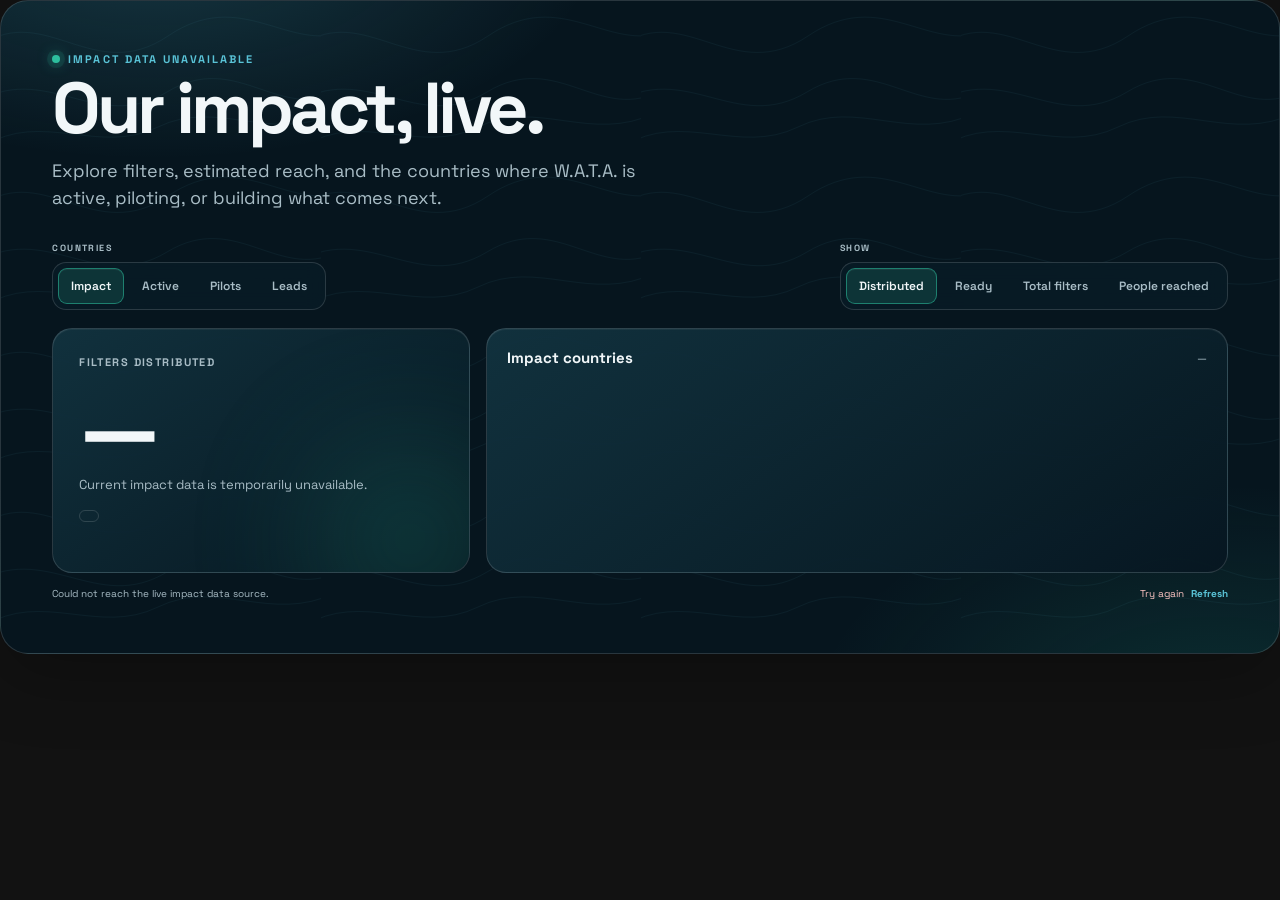
==== impact-summary.html @ 9953b5bd "Add live impact summary embed" ====
<!DOCTYPE html>
<html lang="en" data-theme="dark">
<head>
<meta charset="utf-8">
<meta name="viewport" content="width=device-width,initial-scale=1,viewport-fit=cover">
<meta name="application-version" content="1.0.0">
<meta name="theme-color" content="#071721">
<title>W.A.T.A. Live Impact</title>
<link rel="preconnect" href="https://fonts.googleapis.com">
<link href="https://fonts.googleapis.com/css2?family=Space+Grotesk:wght@400;500;600;700&display=swap" rel="stylesheet">
<style>
  :root{color-scheme:dark;--bg:#06151e;--panel:#0c2633;--raised:#123340;--ink:#f2f7f9;--dim:#a9bdc6;--line:rgba(255,255,255,.14);--cyan:#59c2d6;--teal:#2dbe9e;--gold:#f5b841;--blue:#1976e8;--danger:#d66a68;--font:'Space Grotesk',system-ui,-apple-system,Segoe UI,sans-serif}
  *{box-sizing:border-box}
  html,body{margin:0;min-height:100%;background:transparent;color:var(--ink);font-family:var(--font)}
  body{padding:0}
  button,a{font:inherit}
  .snapshot{position:relative;overflow:hidden;min-height:560px;padding:clamp(22px,4vw,52px);border:1px solid var(--line);border-radius:28px;background:
    radial-gradient(720px 360px at 12% -10%,rgba(89,194,214,.20),transparent 62%),
    radial-gradient(620px 360px at 95% 110%,rgba(45,190,158,.15),transparent 65%),var(--bg);box-shadow:0 22px 70px rgba(0,0,0,.26)}
  .snapshot::before{content:"";position:absolute;inset:0;pointer-events:none;opacity:.22;background-image:url("data:image/svg+xml,%3Csvg xmlns='http://www.w3.org/2000/svg' width='320' height='160' viewBox='0 0 320 160'%3E%3Cpath d='M-20 44C45 1 93 85 167 35s120 18 179-5M-28 103c73-45 123 31 194-12s113 34 177-3M-17 145c58-36 115 10 174-19s113 17 177-14' fill='none' stroke='%2359c2d6' stroke-opacity='.28'/%3E%3C/svg%3E")}
  .content{position:relative;z-index:1;max-width:1280px;margin:0 auto}
  .top{display:flex;align-items:flex-start;justify-content:space-between;gap:24px}
  .eyebrow{display:flex;align-items:center;gap:8px;margin:0 0 8px;color:var(--cyan);font-size:11px;font-weight:700;letter-spacing:.19em;text-transform:uppercase}
  .live-dot{width:8px;height:8px;border-radius:50%;background:var(--teal);box-shadow:0 0 0 5px rgba(45,190,158,.12),0 0 14px rgba(45,190,158,.7)}
  h1{margin:0;font-size:clamp(36px,6vw,72px);line-height:.95;letter-spacing:-.055em}
  .intro{max-width:620px;margin:14px 0 0;color:var(--dim);font-size:clamp(14px,1.45vw,18px);line-height:1.55}
  .controls{display:flex;flex-wrap:wrap;align-items:flex-end;justify-content:space-between;gap:16px;margin:30px 0 18px}
  .control-group{min-width:0}
  .control-label{display:block;margin:0 0 8px;color:var(--dim);font-size:9px;font-weight:700;letter-spacing:.16em;text-transform:uppercase}
  .segments{display:flex;flex-wrap:wrap;gap:5px;padding:5px;border:1px solid var(--line);border-radius:14px;background:rgba(8,28,39,.76);backdrop-filter:blur(10px)}
  .segment{min-height:36px;padding:7px 12px;border:1px solid transparent;border-radius:9px;background:transparent;color:var(--dim);font-size:12px;font-weight:600;cursor:pointer}
  .segment:hover,.segment:focus-visible{color:var(--ink);border-color:rgba(89,194,214,.44);outline:none}
  .segment[aria-pressed="true"]{color:var(--ink);border-color:rgba(45,190,158,.56);background:rgba(45,190,158,.16);box-shadow:inset 0 1px rgba(255,255,255,.06)}
  .main-grid{display:grid;grid-template-columns:minmax(260px,.72fr) minmax(420px,1.28fr);gap:16px}
  .hero,.breakdown{border:1px solid var(--line);border-radius:20px;background:linear-gradient(145deg,rgba(18,51,64,.94),rgba(7,23,33,.94));box-shadow:inset 0 1px rgba(255,255,255,.05)}
  .hero{position:relative;overflow:hidden;min-height:245px;padding:26px}
  .hero::after{content:"";position:absolute;right:-36px;bottom:-62px;width:190px;height:190px;border-radius:50%;background:var(--metric-color,var(--teal));filter:blur(70px);opacity:.22}
  .hero-label{position:relative;z-index:1;color:var(--dim);font-size:11px;font-weight:700;letter-spacing:.13em;text-transform:uppercase}
  .hero-value{position:relative;z-index:1;margin:22px 0 8px;color:var(--ink);font-size:clamp(54px,8vw,92px);font-weight:700;line-height:.82;letter-spacing:-.065em;font-variant-numeric:tabular-nums}
  .hero-note{position:relative;z-index:1;max-width:360px;margin:0;color:var(--dim);font-size:13px;line-height:1.48}
  .coverage{position:relative;z-index:1;display:inline-flex;margin-top:16px;padding:5px 9px;border:1px solid var(--line);border-radius:999px;color:var(--dim);font-size:10px}
  .breakdown{padding:19px 20px 16px}
  .breakdown-head{display:flex;align-items:center;justify-content:space-between;gap:12px;margin-bottom:10px}
  .breakdown h2{margin:0;font-size:15px}
  .country-count{color:var(--dim);font-size:11px}
  .country-list{display:grid;grid-template-columns:repeat(2,minmax(0,1fr));gap:8px}
  .country{display:grid;grid-template-columns:12px minmax(0,1fr) auto;align-items:center;gap:9px;min-height:50px;padding:9px 11px;border:1px solid var(--line);border-radius:12px;background:rgba(255,255,255,.035)}
  .stage-dot{width:9px;height:9px;border-radius:3px;background:var(--stage-color,var(--teal));box-shadow:0 0 12px color-mix(in srgb,var(--stage-color,var(--teal)) 52%,transparent)}
  .country-name{min-width:0;overflow:hidden;text-overflow:ellipsis;white-space:nowrap;font-size:12px;font-weight:600}
  .country small{display:block;margin-top:2px;color:var(--dim);font-size:9px;text-transform:uppercase;letter-spacing:.08em}
  .country-value{font-size:16px;font-weight:700;font-variant-numeric:tabular-nums}
  .foot{display:flex;align-items:center;justify-content:space-between;gap:18px;margin-top:14px;color:var(--dim);font-size:10px;line-height:1.4}
  .status{display:flex;align-items:center;gap:7px}.status button{padding:0;border:0;background:transparent;color:var(--cyan);font-size:10px;font-weight:700;cursor:pointer}
  .status button:hover,.status button:focus-visible{text-decoration:underline;outline:none}
  .error{color:#ffc6c4}
  @media (max-width:760px){
    .snapshot{min-height:0;padding:24px 16px;border-radius:22px}.top{display:block}.controls{display:block;margin-top:24px}.control-group+.control-group{margin-top:13px}.segments{width:100%}.segment{flex:1;padding-inline:8px}.main-grid{grid-template-columns:1fr}.hero{min-height:205px;padding:22px}.country-list{grid-template-columns:repeat(2,minmax(0,1fr))}.country{grid-template-columns:10px minmax(0,1fr) auto;padding-inline:9px}.foot{align-items:flex-start;flex-direction:column;gap:6px}
  }
  @media (max-width:430px){.segment{font-size:11px}.metric-segments .segment{flex:1 1 42%}.hero-value{font-size:62px}}
  @media (max-width:350px){.country-list{grid-template-columns:1fr}}
  @media (prefers-reduced-motion:reduce){*{scroll-behavior:auto!important}}
</style>
</head>
<body>
<main class="snapshot">
  <div class="content">
    <div class="top">
      <div>
        <p class="eyebrow"><span class="live-dot" aria-hidden="true"></span><span id="connectionLabel">Connected impact data</span></p>
        <h1>Our impact, live.</h1>
        <p class="intro">Explore filters, estimated reach, and the countries where W.A.T.A. is active, piloting, or building what comes next.</p>
      </div>
    </div>

    <div class="controls">
      <div class="control-group">
        <span class="control-label">Countries</span>
        <div class="segments" id="stageSegments" aria-label="Filter countries by stage">
          <button class="segment" type="button" data-stage="impact" aria-pressed="true">Impact</button>
          <button class="segment" type="button" data-stage="active" aria-pressed="false">Active</button>
          <button class="segment" type="button" data-stage="pilot" aria-pressed="false">Pilots</button>
          <button class="segment" type="button" data-stage="lead" aria-pressed="false">Leads</button>
        </div>
      </div>
      <div class="control-group">
        <span class="control-label">Show</span>
        <div class="segments metric-segments" id="metricSegments" aria-label="Choose impact metric">
          <button class="segment" type="button" data-metric="distributed" aria-pressed="true">Distributed</button>
          <button class="segment" type="button" data-metric="ready" aria-pressed="false">Ready</button>
          <button class="segment" type="button" data-metric="inventory" aria-pressed="false">Total filters</button>
          <button class="segment" type="button" data-metric="people" aria-pressed="false">People reached</button>
        </div>
      </div>
    </div>

    <div class="main-grid">
      <section class="hero" id="hero" aria-live="polite">
        <div class="hero-label" id="heroLabel">Filters distributed</div>
        <div class="hero-value" id="heroValue">—</div>
        <p class="hero-note" id="heroNote">Loading current impact data…</p>
        <span class="coverage" id="coverage" hidden></span>
      </section>
      <section class="breakdown">
        <div class="breakdown-head"><h2 id="breakdownTitle">Impact countries</h2><span class="country-count" id="countryCount">—</span></div>
        <div class="country-list" id="countryList"></div>
      </section>
    </div>
    <div class="foot">
      <span id="updated">Connecting to the W.A.T.A. Impact Map…</span>
      <span class="status"><span id="dataStatus">Live data</span><button type="button" id="refresh">Refresh</button></span>
    </div>
  </div>
</main>

<script>
const DATA_URL='https://wata-map.cleanwataorg.workers.dev';
const NAMES={COL:'Colombia',CRI:'Costa Rica',COD:'DR Congo',SLV:'El Salvador',GHA:'Ghana',GTM:'Guatemala',HTI:'Haiti',KEN:'Kenya',MMR:'Myanmar',NIC:'Nicaragua',PAN:'Panama',TZA:'Tanzania',THA:'Thailand',UGA:'Uganda',VNM:'Vietnam'};
const STAGE_COLOR={Active:'#2DBE9E',Pilot:'#59C2D6',Lead:'#F5B841',Done:'#4FB477',Paused:'#C4726A','Not started':'#8A94A6'};
const METRICS={
  distributed:{label:'Filters distributed',color:'#2DBE9E',note:'Filters recorded as distributed through W.A.T.A. programs.',value:p=>p.filters},
  ready:{label:'Ready to distribute',color:'#F5B841',note:'Known filters in-country that have not yet been recorded as distributed.',value:p=>p.potentialFilters==null?null:Math.max(p.potentialFilters-(p.filters||0),0),coverage:true},
  inventory:{label:'Total filters in country',color:'#59C2D6',note:'Distributed filters plus reported in-country inventory awaiting distribution.',value:p=>p.potentialFilters==null?p.filters:Math.max(p.potentialFilters,p.filters||0)},
  people:{label:'Estimated people reached',color:'#1976E8',note:'Estimated at five people per distributed filter.',value:p=>p.served}
};
let payload=null,currentStage='impact',currentMetric='distributed';
const $=id=>document.getElementById(id),fmt=n=>n==null?'—':Math.round(n).toLocaleString('en-US');
function selectedCountries(){
  if(!payload)return[];
  const allowed=currentStage==='impact'?['Active','Pilot','Done']:[currentStage[0].toUpperCase()+currentStage.slice(1)];
  return Object.entries(payload.countries||{}).filter(([,p])=>allowed.includes(p.status)).sort((a,b)=>(NAMES[a[0]]||a[0]).localeCompare(NAMES[b[0]]||b[0]));
}
function render(){
  const rows=selectedCountries(),metric=METRICS[currentMetric],values=rows.map(([,p])=>metric.value(p)).filter(Number.isFinite);
  const total=values.length?values.reduce((sum,value)=>sum+value,0):null;
  $('hero').style.setProperty('--metric-color',metric.color);$('heroLabel').textContent=metric.label;$('heroValue').textContent=fmt(total);$('heroNote').textContent=metric.note;
  const known=rows.filter(([,p])=>p.potentialFilters!=null).length;
  $('coverage').hidden=!metric.coverage;$('coverage').textContent=metric.coverage?`Inventory reported for ${known} of ${rows.length} selected countries`:'';
  const stageTitle={impact:'Impact countries',active:'Active countries',pilot:'Pilot countries',lead:'Program leads'}[currentStage];
  $('breakdownTitle').textContent=stageTitle;$('countryCount').textContent=`${rows.length} ${rows.length===1?'country':'countries'}`;
  $('countryList').innerHTML=rows.length?rows.map(([iso,p])=>{const value=metric.value(p);return `<div class="country" style="--stage-color:${STAGE_COLOR[p.status]||'#8A94A6'}"><span class="stage-dot" aria-hidden="true"></span><span class="country-name">${NAMES[iso]||iso}<small>${p.status}</small></span><span class="country-value">${fmt(value)}</span></div>`}).join(''):'<div class="country"><span class="stage-dot"></span><span class="country-name">No countries in this view</span><span class="country-value">—</span></div>';
}
function setPressed(group,key,value){document.querySelectorAll(`#${group} .segment`).forEach(button=>button.setAttribute('aria-pressed',String(button.dataset[key]===value)))}
$('stageSegments').onclick=event=>{const button=event.target.closest('[data-stage]');if(!button)return;currentStage=button.dataset.stage;setPressed('stageSegments','stage',currentStage);render()};
$('metricSegments').onclick=event=>{const button=event.target.closest('[data-metric]');if(!button)return;currentMetric=button.dataset.metric;setPressed('metricSegments','metric',currentMetric);render()};
async function load(){
  $('refresh').disabled=true;$('dataStatus').classList.remove('error');$('dataStatus').textContent='Updating…';
  try{const response=await fetch(DATA_URL,{cache:'no-store'});if(!response.ok)throw new Error(`HTTP ${response.status}`);payload=await response.json();render();$('updated').textContent=`Data updated ${payload.updated||'recently'}`;$('dataStatus').textContent=payload.dataStatus==='stale'?'Last known data':'Connected to live source';$('connectionLabel').textContent=payload.dataStatus==='stale'?'Last known impact data':'Connected impact data'}
  catch(error){$('heroNote').textContent='Current impact data is temporarily unavailable.';$('updated').textContent='Could not reach the live impact data source.';$('dataStatus').textContent='Try again';$('connectionLabel').textContent='Impact data unavailable';$('dataStatus').classList.add('error')}
  finally{$('refresh').disabled=false}
}
$('refresh').onclick=load;load();
</script>
</body>
</html>
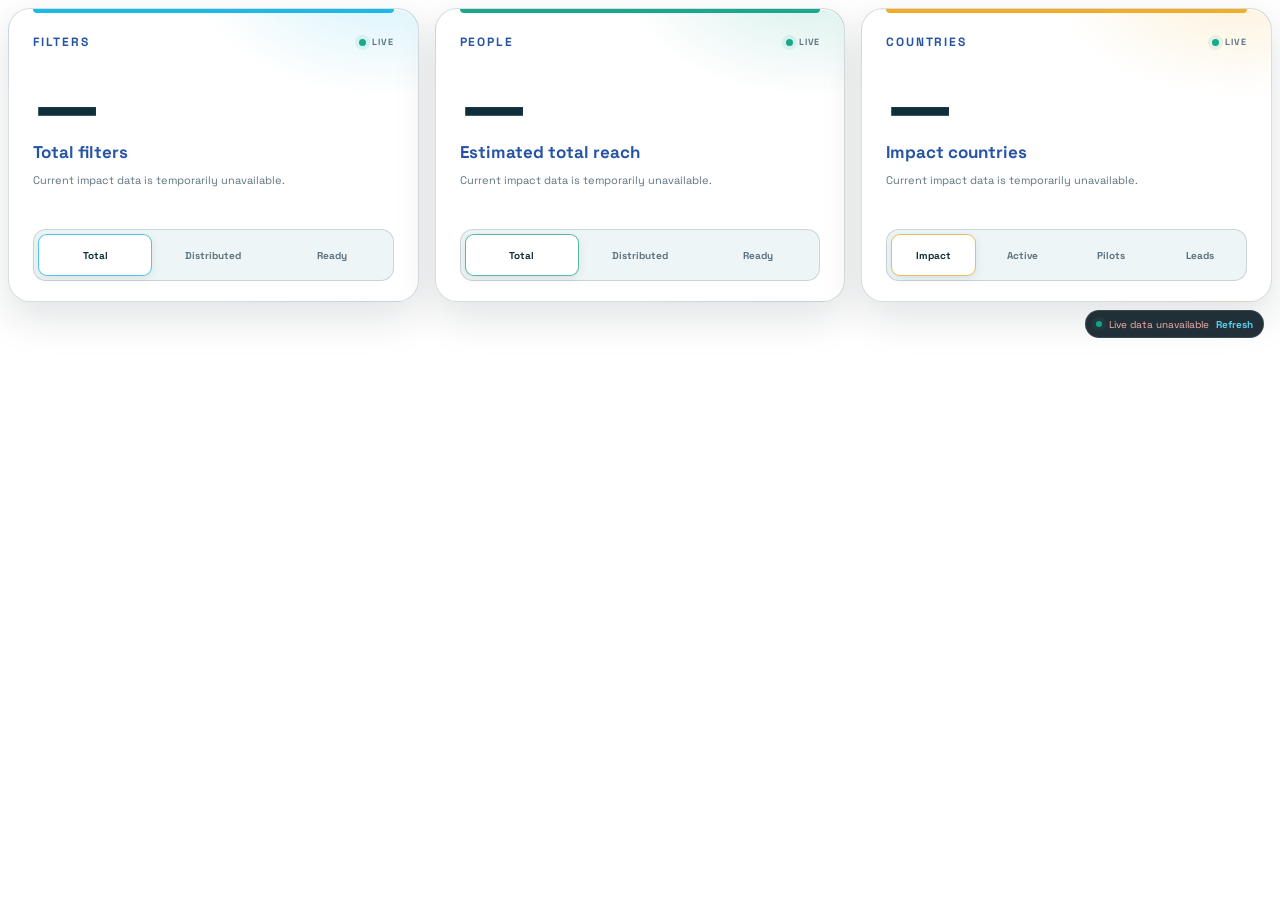
==== commit 1b0d0312: "Simplify live impact stats bar" ====
--- a/impact-summary.html
+++ b/impact-summary.html
@@ -1,154 +1,130 @@
 <!DOCTYPE html>
-<html lang="en" data-theme="dark">
+<html lang="en">
 <head>
 <meta charset="utf-8">
 <meta name="viewport" content="width=device-width,initial-scale=1,viewport-fit=cover">
-<meta name="application-version" content="1.0.0">
-<meta name="theme-color" content="#071721">
-<title>W.A.T.A. Live Impact</title>
+<meta name="application-version" content="1.1.0">
+<meta name="theme-color" content="#000000">
+<title>W.A.T.A. Live Impact Statistics</title>
 <link rel="preconnect" href="https://fonts.googleapis.com">
 <link href="https://fonts.googleapis.com/css2?family=Space+Grotesk:wght@400;500;600;700&display=swap" rel="stylesheet">
 <style>
-  :root{color-scheme:dark;--bg:#06151e;--panel:#0c2633;--raised:#123340;--ink:#f2f7f9;--dim:#a9bdc6;--line:rgba(255,255,255,.14);--cyan:#59c2d6;--teal:#2dbe9e;--gold:#f5b841;--blue:#1976e8;--danger:#d66a68;--font:'Space Grotesk',system-ui,-apple-system,Segoe UI,sans-serif}
+  :root{color-scheme:light;--ink:#112f3b;--muted:#5d7480;--line:rgba(17,47,59,.16);--cyan:#19b9e8;--teal:#18a98d;--gold:#f2ad28;--blue:#2553a6;--font:'Space Grotesk',system-ui,-apple-system,Segoe UI,sans-serif}
   *{box-sizing:border-box}
-  html,body{margin:0;min-height:100%;background:transparent;color:var(--ink);font-family:var(--font)}
-  body{padding:0}
-  button,a{font:inherit}
-  .snapshot{position:relative;overflow:hidden;min-height:560px;padding:clamp(22px,4vw,52px);border:1px solid var(--line);border-radius:28px;background:
-    radial-gradient(720px 360px at 12% -10%,rgba(89,194,214,.20),transparent 62%),
-    radial-gradient(620px 360px at 95% 110%,rgba(45,190,158,.15),transparent 65%),var(--bg);box-shadow:0 22px 70px rgba(0,0,0,.26)}
-  .snapshot::before{content:"";position:absolute;inset:0;pointer-events:none;opacity:.22;background-image:url("data:image/svg+xml,%3Csvg xmlns='http://www.w3.org/2000/svg' width='320' height='160' viewBox='0 0 320 160'%3E%3Cpath d='M-20 44C45 1 93 85 167 35s120 18 179-5M-28 103c73-45 123 31 194-12s113 34 177-3M-17 145c58-36 115 10 174-19s113 17 177-14' fill='none' stroke='%2359c2d6' stroke-opacity='.28'/%3E%3C/svg%3E")}
-  .content{position:relative;z-index:1;max-width:1280px;margin:0 auto}
-  .top{display:flex;align-items:flex-start;justify-content:space-between;gap:24px}
-  .eyebrow{display:flex;align-items:center;gap:8px;margin:0 0 8px;color:var(--cyan);font-size:11px;font-weight:700;letter-spacing:.19em;text-transform:uppercase}
-  .live-dot{width:8px;height:8px;border-radius:50%;background:var(--teal);box-shadow:0 0 0 5px rgba(45,190,158,.12),0 0 14px rgba(45,190,158,.7)}
-  h1{margin:0;font-size:clamp(36px,6vw,72px);line-height:.95;letter-spacing:-.055em}
-  .intro{max-width:620px;margin:14px 0 0;color:var(--dim);font-size:clamp(14px,1.45vw,18px);line-height:1.55}
-  .controls{display:flex;flex-wrap:wrap;align-items:flex-end;justify-content:space-between;gap:16px;margin:30px 0 18px}
-  .control-group{min-width:0}
-  .control-label{display:block;margin:0 0 8px;color:var(--dim);font-size:9px;font-weight:700;letter-spacing:.16em;text-transform:uppercase}
-  .segments{display:flex;flex-wrap:wrap;gap:5px;padding:5px;border:1px solid var(--line);border-radius:14px;background:rgba(8,28,39,.76);backdrop-filter:blur(10px)}
-  .segment{min-height:36px;padding:7px 12px;border:1px solid transparent;border-radius:9px;background:transparent;color:var(--dim);font-size:12px;font-weight:600;cursor:pointer}
-  .segment:hover,.segment:focus-visible{color:var(--ink);border-color:rgba(89,194,214,.44);outline:none}
-  .segment[aria-pressed="true"]{color:var(--ink);border-color:rgba(45,190,158,.56);background:rgba(45,190,158,.16);box-shadow:inset 0 1px rgba(255,255,255,.06)}
-  .main-grid{display:grid;grid-template-columns:minmax(260px,.72fr) minmax(420px,1.28fr);gap:16px}
-  .hero,.breakdown{border:1px solid var(--line);border-radius:20px;background:linear-gradient(145deg,rgba(18,51,64,.94),rgba(7,23,33,.94));box-shadow:inset 0 1px rgba(255,255,255,.05)}
-  .hero{position:relative;overflow:hidden;min-height:245px;padding:26px}
-  .hero::after{content:"";position:absolute;right:-36px;bottom:-62px;width:190px;height:190px;border-radius:50%;background:var(--metric-color,var(--teal));filter:blur(70px);opacity:.22}
-  .hero-label{position:relative;z-index:1;color:var(--dim);font-size:11px;font-weight:700;letter-spacing:.13em;text-transform:uppercase}
-  .hero-value{position:relative;z-index:1;margin:22px 0 8px;color:var(--ink);font-size:clamp(54px,8vw,92px);font-weight:700;line-height:.82;letter-spacing:-.065em;font-variant-numeric:tabular-nums}
-  .hero-note{position:relative;z-index:1;max-width:360px;margin:0;color:var(--dim);font-size:13px;line-height:1.48}
-  .coverage{position:relative;z-index:1;display:inline-flex;margin-top:16px;padding:5px 9px;border:1px solid var(--line);border-radius:999px;color:var(--dim);font-size:10px}
-  .breakdown{padding:19px 20px 16px}
-  .breakdown-head{display:flex;align-items:center;justify-content:space-between;gap:12px;margin-bottom:10px}
-  .breakdown h2{margin:0;font-size:15px}
-  .country-count{color:var(--dim);font-size:11px}
-  .country-list{display:grid;grid-template-columns:repeat(2,minmax(0,1fr));gap:8px}
-  .country{display:grid;grid-template-columns:12px minmax(0,1fr) auto;align-items:center;gap:9px;min-height:50px;padding:9px 11px;border:1px solid var(--line);border-radius:12px;background:rgba(255,255,255,.035)}
-  .stage-dot{width:9px;height:9px;border-radius:3px;background:var(--stage-color,var(--teal));box-shadow:0 0 12px color-mix(in srgb,var(--stage-color,var(--teal)) 52%,transparent)}
-  .country-name{min-width:0;overflow:hidden;text-overflow:ellipsis;white-space:nowrap;font-size:12px;font-weight:600}
-  .country small{display:block;margin-top:2px;color:var(--dim);font-size:9px;text-transform:uppercase;letter-spacing:.08em}
-  .country-value{font-size:16px;font-weight:700;font-variant-numeric:tabular-nums}
-  .foot{display:flex;align-items:center;justify-content:space-between;gap:18px;margin-top:14px;color:var(--dim);font-size:10px;line-height:1.4}
-  .status{display:flex;align-items:center;gap:7px}.status button{padding:0;border:0;background:transparent;color:var(--cyan);font-size:10px;font-weight:700;cursor:pointer}
-  .status button:hover,.status button:focus-visible{text-decoration:underline;outline:none}
-  .error{color:#ffc6c4}
-  @media (max-width:760px){
-    .snapshot{min-height:0;padding:24px 16px;border-radius:22px}.top{display:block}.controls{display:block;margin-top:24px}.control-group+.control-group{margin-top:13px}.segments{width:100%}.segment{flex:1;padding-inline:8px}.main-grid{grid-template-columns:1fr}.hero{min-height:205px;padding:22px}.country-list{grid-template-columns:repeat(2,minmax(0,1fr))}.country{grid-template-columns:10px minmax(0,1fr) auto;padding-inline:9px}.foot{align-items:flex-start;flex-direction:column;gap:6px}
-  }
-  @media (max-width:430px){.segment{font-size:11px}.metric-segments .segment{flex:1 1 42%}.hero-value{font-size:62px}}
-  @media (max-width:350px){.country-list{grid-template-columns:1fr}}
-  @media (prefers-reduced-motion:reduce){*{scroll-behavior:auto!important}}
+  html,body{margin:0;width:100%;min-height:100%;background:transparent;color:var(--ink);font-family:var(--font)}
+  button{font:inherit}
+  .stats-shell{width:100%;max-width:1380px;margin:0 auto;padding:8px}
+  .stats-grid{display:grid;grid-template-columns:repeat(3,minmax(0,1fr));gap:16px;align-items:stretch}
+  .stat-card{--accent:var(--cyan);position:relative;display:flex;min-width:0;min-height:294px;overflow:hidden;flex-direction:column;padding:25px 24px 20px;border:1px solid var(--line);border-radius:22px;background:radial-gradient(290px 180px at 92% -10%,color-mix(in srgb,var(--accent) 18%,transparent),transparent 65%),#fff;box-shadow:0 15px 42px rgba(5,29,39,.13),inset 0 1px rgba(255,255,255,.9)}
+  .stat-card::before{content:"";position:absolute;top:0;left:24px;right:24px;height:4px;border-radius:0 0 5px 5px;background:var(--accent)}
+  .filters-card{--accent:var(--cyan)}.people-card{--accent:var(--teal)}.countries-card{--accent:var(--gold)}
+  .card-head{display:flex;align-items:center;justify-content:space-between;gap:12px}
+  .card-name{margin:0;color:var(--blue);font-size:12px;font-weight:700;letter-spacing:.15em;text-transform:uppercase}
+  .live{display:flex;align-items:center;gap:6px;color:var(--muted);font-size:9px;font-weight:700;letter-spacing:.1em;text-transform:uppercase}
+  .live-dot{width:7px;height:7px;border-radius:50%;background:var(--teal);box-shadow:0 0 0 4px rgba(24,169,141,.1)}
+  .value{margin:21px 0 5px;font-size:clamp(52px,6vw,82px);font-weight:700;line-height:.86;letter-spacing:-.065em;font-variant-numeric:tabular-nums}
+  .value-label{min-height:24px;margin:0;color:var(--blue);font-size:17px;font-weight:700;line-height:1.25}
+  .value-note{min-height:38px;margin:7px 0 17px;color:var(--muted);font-size:11px;line-height:1.45}
+  .segments{display:grid;grid-template-columns:repeat(3,minmax(0,1fr));gap:4px;margin-top:auto;padding:4px;border:1px solid var(--line);border-radius:13px;background:#eef5f7}
+  .countries-card .segments{grid-template-columns:repeat(4,minmax(0,1fr))}
+  .segment{min-width:0;min-height:42px;padding:7px 5px;border:1px solid transparent;border-radius:9px;background:transparent;color:var(--muted);font-size:10px;font-weight:700;cursor:pointer;white-space:nowrap}
+  .segment:hover,.segment:focus-visible{border-color:color-mix(in srgb,var(--accent) 55%,var(--line));color:var(--ink);outline:none}
+  .segment[aria-pressed="true"]{border-color:color-mix(in srgb,var(--accent) 68%,var(--line));background:#fff;color:var(--ink);box-shadow:0 3px 10px rgba(17,47,59,.09)}
+  .bar-status{display:flex;align-items:center;justify-content:flex-end;gap:7px;width:max-content;min-height:28px;margin:8px 8px 0 auto;padding:6px 10px;border:1px solid rgba(255,255,255,.12);border-radius:999px;background:rgba(6,21,30,.88);color:#dce8ec;font-size:10px}
+  .bar-status .live-dot{width:6px;height:6px}.bar-status.error{color:#ffb9b6}.bar-status button{padding:0;border:0;background:transparent;color:#5dd7f5;font-size:10px;font-weight:700;cursor:pointer}
+  .bar-status button:hover,.bar-status button:focus-visible{text-decoration:underline;outline:none}
+  @media (max-width:900px){.stats-grid{grid-template-columns:1fr}.stat-card{min-height:272px}.value{font-size:68px}}
+  @media (max-width:430px){.stats-shell{padding:6px}.stats-grid{gap:12px}.stat-card{min-height:266px;padding:23px 17px 17px;border-radius:18px}.stat-card::before{left:18px;right:18px}.segment{font-size:9px;padding-inline:3px}.value{font-size:62px}.value-label{font-size:16px}.bar-status{justify-content:center;margin-right:auto;text-align:center}}
+  @media (prefers-reduced-motion:reduce){*{transition:none!important}}
 </style>
 </head>
 <body>
-<main class="snapshot">
-  <div class="content">
-    <div class="top">
-      <div>
-        <p class="eyebrow"><span class="live-dot" aria-hidden="true"></span><span id="connectionLabel">Connected impact data</span></p>
-        <h1>Our impact, live.</h1>
-        <p class="intro">Explore filters, estimated reach, and the countries where W.A.T.A. is active, piloting, or building what comes next.</p>
+<main class="stats-shell" aria-label="Live W.A.T.A. impact statistics">
+  <div class="stats-grid">
+    <section class="stat-card filters-card" aria-labelledby="filtersTitle">
+      <div class="card-head"><h2 class="card-name" id="filtersTitle">Filters</h2><span class="live"><span class="live-dot" aria-hidden="true"></span>Live</span></div>
+      <div class="value" id="filterValue" aria-live="polite">—</div>
+      <p class="value-label" id="filterLabel">Total filters</p>
+      <p class="value-note" id="filterNote">Connecting to current impact data…</p>
+      <div class="segments impact-segments" aria-label="Choose filter total">
+        <button class="segment" type="button" data-impact="inventory" aria-pressed="true">Total</button>
+        <button class="segment" type="button" data-impact="distributed" aria-pressed="false">Distributed</button>
+        <button class="segment" type="button" data-impact="ready" aria-pressed="false">Ready</button>
       </div>
-    </div>
+    </section>
 
-    <div class="controls">
-      <div class="control-group">
-        <span class="control-label">Countries</span>
-        <div class="segments" id="stageSegments" aria-label="Filter countries by stage">
-          <button class="segment" type="button" data-stage="impact" aria-pressed="true">Impact</button>
-          <button class="segment" type="button" data-stage="active" aria-pressed="false">Active</button>
-          <button class="segment" type="button" data-stage="pilot" aria-pressed="false">Pilots</button>
-          <button class="segment" type="button" data-stage="lead" aria-pressed="false">Leads</button>
-        </div>
+    <section class="stat-card people-card" aria-labelledby="peopleTitle">
+      <div class="card-head"><h2 class="card-name" id="peopleTitle">People</h2><span class="live"><span class="live-dot" aria-hidden="true"></span>Live</span></div>
+      <div class="value" id="peopleValue" aria-live="polite">—</div>
+      <p class="value-label" id="peopleLabel">Estimated total reach</p>
+      <p class="value-note" id="peopleNote">Changes with the selected filter total.</p>
+      <div class="segments impact-segments" aria-label="Choose estimated impact basis">
+        <button class="segment" type="button" data-impact="inventory" aria-pressed="true">Total</button>
+        <button class="segment" type="button" data-impact="distributed" aria-pressed="false">Distributed</button>
+        <button class="segment" type="button" data-impact="ready" aria-pressed="false">Ready</button>
       </div>
-      <div class="control-group">
-        <span class="control-label">Show</span>
-        <div class="segments metric-segments" id="metricSegments" aria-label="Choose impact metric">
-          <button class="segment" type="button" data-metric="distributed" aria-pressed="true">Distributed</button>
-          <button class="segment" type="button" data-metric="ready" aria-pressed="false">Ready</button>
-          <button class="segment" type="button" data-metric="inventory" aria-pressed="false">Total filters</button>
-          <button class="segment" type="button" data-metric="people" aria-pressed="false">People reached</button>
-        </div>
+    </section>
+
+    <section class="stat-card countries-card" aria-labelledby="countriesTitle">
+      <div class="card-head"><h2 class="card-name" id="countriesTitle">Countries</h2><span class="live"><span class="live-dot" aria-hidden="true"></span>Live</span></div>
+      <div class="value" id="countryValue" aria-live="polite">—</div>
+      <p class="value-label" id="countryLabel">Impact countries</p>
+      <p class="value-note" id="countryNote">Countries with active, pilot, or completed impact.</p>
+      <div class="segments" id="countrySegments" aria-label="Choose country stage">
+        <button class="segment" type="button" data-country="impact" aria-pressed="true">Impact</button>
+        <button class="segment" type="button" data-country="active" aria-pressed="false">Active</button>
+        <button class="segment" type="button" data-country="pilot" aria-pressed="false">Pilots</button>
+        <button class="segment" type="button" data-country="lead" aria-pressed="false">Leads</button>
       </div>
-    </div>
-
-    <div class="main-grid">
-      <section class="hero" id="hero" aria-live="polite">
-        <div class="hero-label" id="heroLabel">Filters distributed</div>
-        <div class="hero-value" id="heroValue">—</div>
-        <p class="hero-note" id="heroNote">Loading current impact data…</p>
-        <span class="coverage" id="coverage" hidden></span>
-      </section>
-      <section class="breakdown">
-        <div class="breakdown-head"><h2 id="breakdownTitle">Impact countries</h2><span class="country-count" id="countryCount">—</span></div>
-        <div class="country-list" id="countryList"></div>
-      </section>
-    </div>
-    <div class="foot">
-      <span id="updated">Connecting to the W.A.T.A. Impact Map…</span>
-      <span class="status"><span id="dataStatus">Live data</span><button type="button" id="refresh">Refresh</button></span>
-    </div>
+    </section>
   </div>
+  <div class="bar-status" id="barStatus"><span class="live-dot" aria-hidden="true"></span><span id="updated">Connecting to live data…</span><button type="button" id="refresh">Refresh</button></div>
 </main>
 
 <script>
 const DATA_URL='https://wata-map.cleanwataorg.workers.dev';
-const NAMES={COL:'Colombia',CRI:'Costa Rica',COD:'DR Congo',SLV:'El Salvador',GHA:'Ghana',GTM:'Guatemala',HTI:'Haiti',KEN:'Kenya',MMR:'Myanmar',NIC:'Nicaragua',PAN:'Panama',TZA:'Tanzania',THA:'Thailand',UGA:'Uganda',VNM:'Vietnam'};
-const STAGE_COLOR={Active:'#2DBE9E',Pilot:'#59C2D6',Lead:'#F5B841',Done:'#4FB477',Paused:'#C4726A','Not started':'#8A94A6'};
-const METRICS={
-  distributed:{label:'Filters distributed',color:'#2DBE9E',note:'Filters recorded as distributed through W.A.T.A. programs.',value:p=>p.filters},
-  ready:{label:'Ready to distribute',color:'#F5B841',note:'Known filters in-country that have not yet been recorded as distributed.',value:p=>p.potentialFilters==null?null:Math.max(p.potentialFilters-(p.filters||0),0),coverage:true},
-  inventory:{label:'Total filters in country',color:'#59C2D6',note:'Distributed filters plus reported in-country inventory awaiting distribution.',value:p=>p.potentialFilters==null?p.filters:Math.max(p.potentialFilters,p.filters||0)},
-  people:{label:'Estimated people reached',color:'#1976E8',note:'Estimated at five people per distributed filter.',value:p=>p.served}
+const IMPACT_STAGES=['Active','Pilot','Done'];
+const IMPACT_COPY={
+  inventory:{filterLabel:'Total filters',filterNote:'Distributed filters plus known in-country inventory.',peopleLabel:'Estimated total reach',peopleNote:'Five people per total filter.'},
+  distributed:{filterLabel:'Filters distributed',filterNote:'Filters recorded as distributed through W.A.T.A. programs.',peopleLabel:'Estimated people reached',peopleNote:'Five people per distributed filter.'},
+  ready:{filterLabel:'Ready to distribute',filterNote:'Known reported inventory awaiting distribution.',peopleLabel:'Estimated future reach',peopleNote:'Five people per known ready-to-distribute filter.'}
 };
-let payload=null,currentStage='impact',currentMetric='distributed';
-const $=id=>document.getElementById(id),fmt=n=>n==null?'—':Math.round(n).toLocaleString('en-US');
-function selectedCountries(){
-  if(!payload)return[];
-  const allowed=currentStage==='impact'?['Active','Pilot','Done']:[currentStage[0].toUpperCase()+currentStage.slice(1)];
-  return Object.entries(payload.countries||{}).filter(([,p])=>allowed.includes(p.status)).sort((a,b)=>(NAMES[a[0]]||a[0]).localeCompare(NAMES[b[0]]||b[0]));
+const COUNTRY_COPY={
+  impact:['Impact countries','Active, pilot, or completed impact.'],active:['Active countries','Countries with an active W.A.T.A. program.'],pilot:['Pilot countries','Countries currently in the pilot stage.'],lead:['Country leads','Countries where a future program is being explored.']
+};
+let payload=null,impactMode='inventory',countryMode='impact';
+const $=id=>document.getElementById(id),fmt=value=>value==null?'—':Math.round(value).toLocaleString('en-US');
+function impactCountries(){return Object.values(payload?.countries||{}).filter(country=>IMPACT_STAGES.includes(country.status))}
+function filterTotals(){
+  const countries=impactCountries();
+  const distributed=countries.reduce((sum,country)=>sum+(Number.isFinite(country.filters)?country.filters:0),0);
+  const inventory=countries.reduce((sum,country)=>sum+(country.potentialFilters==null?(Number.isFinite(country.filters)?country.filters:0):Math.max(country.potentialFilters,country.filters||0)),0);
+  const ready=countries.reduce((sum,country)=>sum+(country.potentialFilters==null?0:Math.max(country.potentialFilters-(country.filters||0),0)),0);
+  const inventoryCoverage=countries.filter(country=>country.potentialFilters!=null).length;
+  return{distributed,inventory,ready,inventoryCoverage,countryCount:countries.length};
 }
-function render(){
-  const rows=selectedCountries(),metric=METRICS[currentMetric],values=rows.map(([,p])=>metric.value(p)).filter(Number.isFinite);
-  const total=values.length?values.reduce((sum,value)=>sum+value,0):null;
-  $('hero').style.setProperty('--metric-color',metric.color);$('heroLabel').textContent=metric.label;$('heroValue').textContent=fmt(total);$('heroNote').textContent=metric.note;
-  const known=rows.filter(([,p])=>p.potentialFilters!=null).length;
-  $('coverage').hidden=!metric.coverage;$('coverage').textContent=metric.coverage?`Inventory reported for ${known} of ${rows.length} selected countries`:'';
-  const stageTitle={impact:'Impact countries',active:'Active countries',pilot:'Pilot countries',lead:'Program leads'}[currentStage];
-  $('breakdownTitle').textContent=stageTitle;$('countryCount').textContent=`${rows.length} ${rows.length===1?'country':'countries'}`;
-  $('countryList').innerHTML=rows.length?rows.map(([iso,p])=>{const value=metric.value(p);return `<div class="country" style="--stage-color:${STAGE_COLOR[p.status]||'#8A94A6'}"><span class="stage-dot" aria-hidden="true"></span><span class="country-name">${NAMES[iso]||iso}<small>${p.status}</small></span><span class="country-value">${fmt(value)}</span></div>`}).join(''):'<div class="country"><span class="stage-dot"></span><span class="country-name">No countries in this view</span><span class="country-value">—</span></div>';
+function renderImpact(){
+  if(!payload)return;
+  const totals=filterTotals(),filters=totals[impactMode],copy=IMPACT_COPY[impactMode];
+  $('filterValue').textContent=fmt(filters);$('filterLabel').textContent=copy.filterLabel;$('filterNote').textContent=impactMode==='ready'?`${copy.filterNote} ${totals.inventoryCoverage} of ${totals.countryCount} impact countries currently report inventory totals.`:copy.filterNote;
+  $('peopleValue').textContent=fmt(filters*5);$('peopleLabel').textContent=copy.peopleLabel;$('peopleNote').textContent=copy.peopleNote;
+  document.querySelectorAll('[data-impact]').forEach(button=>button.setAttribute('aria-pressed',String(button.dataset.impact===impactMode)));
 }
-function setPressed(group,key,value){document.querySelectorAll(`#${group} .segment`).forEach(button=>button.setAttribute('aria-pressed',String(button.dataset[key]===value)))}
-$('stageSegments').onclick=event=>{const button=event.target.closest('[data-stage]');if(!button)return;currentStage=button.dataset.stage;setPressed('stageSegments','stage',currentStage);render()};
-$('metricSegments').onclick=event=>{const button=event.target.closest('[data-metric]');if(!button)return;currentMetric=button.dataset.metric;setPressed('metricSegments','metric',currentMetric);render()};
+function renderCountries(){
+  if(!payload)return;
+  const countries=Object.values(payload.countries||{}),allowed=countryMode==='impact'?IMPACT_STAGES:[countryMode[0].toUpperCase()+countryMode.slice(1)];
+  $('countryValue').textContent=fmt(countries.filter(country=>allowed.includes(country.status)).length);$('countryLabel').textContent=COUNTRY_COPY[countryMode][0];$('countryNote').textContent=COUNTRY_COPY[countryMode][1];
+  document.querySelectorAll('[data-country]').forEach(button=>button.setAttribute('aria-pressed',String(button.dataset.country===countryMode)));
+}
+document.querySelectorAll('.impact-segments').forEach(group=>group.addEventListener('click',event=>{const button=event.target.closest('[data-impact]');if(!button)return;impactMode=button.dataset.impact;renderImpact()}));
+$('countrySegments').addEventListener('click',event=>{const button=event.target.closest('[data-country]');if(!button)return;countryMode=button.dataset.country;renderCountries()});
 async function load(){
-  $('refresh').disabled=true;$('dataStatus').classList.remove('error');$('dataStatus').textContent='Updating…';
-  try{const response=await fetch(DATA_URL,{cache:'no-store'});if(!response.ok)throw new Error(`HTTP ${response.status}`);payload=await response.json();render();$('updated').textContent=`Data updated ${payload.updated||'recently'}`;$('dataStatus').textContent=payload.dataStatus==='stale'?'Last known data':'Connected to live source';$('connectionLabel').textContent=payload.dataStatus==='stale'?'Last known impact data':'Connected impact data'}
-  catch(error){$('heroNote').textContent='Current impact data is temporarily unavailable.';$('updated').textContent='Could not reach the live impact data source.';$('dataStatus').textContent='Try again';$('connectionLabel').textContent='Impact data unavailable';$('dataStatus').classList.add('error')}
+  $('refresh').disabled=true;$('barStatus').classList.remove('error');$('updated').textContent='Updating live data…';
+  try{const response=await fetch(DATA_URL,{cache:'no-store'});if(!response.ok)throw new Error(`HTTP ${response.status}`);payload=await response.json();renderImpact();renderCountries();$('updated').textContent=`Live data · updated ${payload.updated||'recently'}`}
+  catch(error){$('filterNote').textContent='Current impact data is temporarily unavailable.';$('peopleNote').textContent='Current impact data is temporarily unavailable.';$('countryNote').textContent='Current impact data is temporarily unavailable.';$('updated').textContent='Live data unavailable';$('barStatus').classList.add('error')}
   finally{$('refresh').disabled=false}
 }
-$('refresh').onclick=load;load();
+$('refresh').addEventListener('click',load);load();
 </script>
 </body>
 </html>
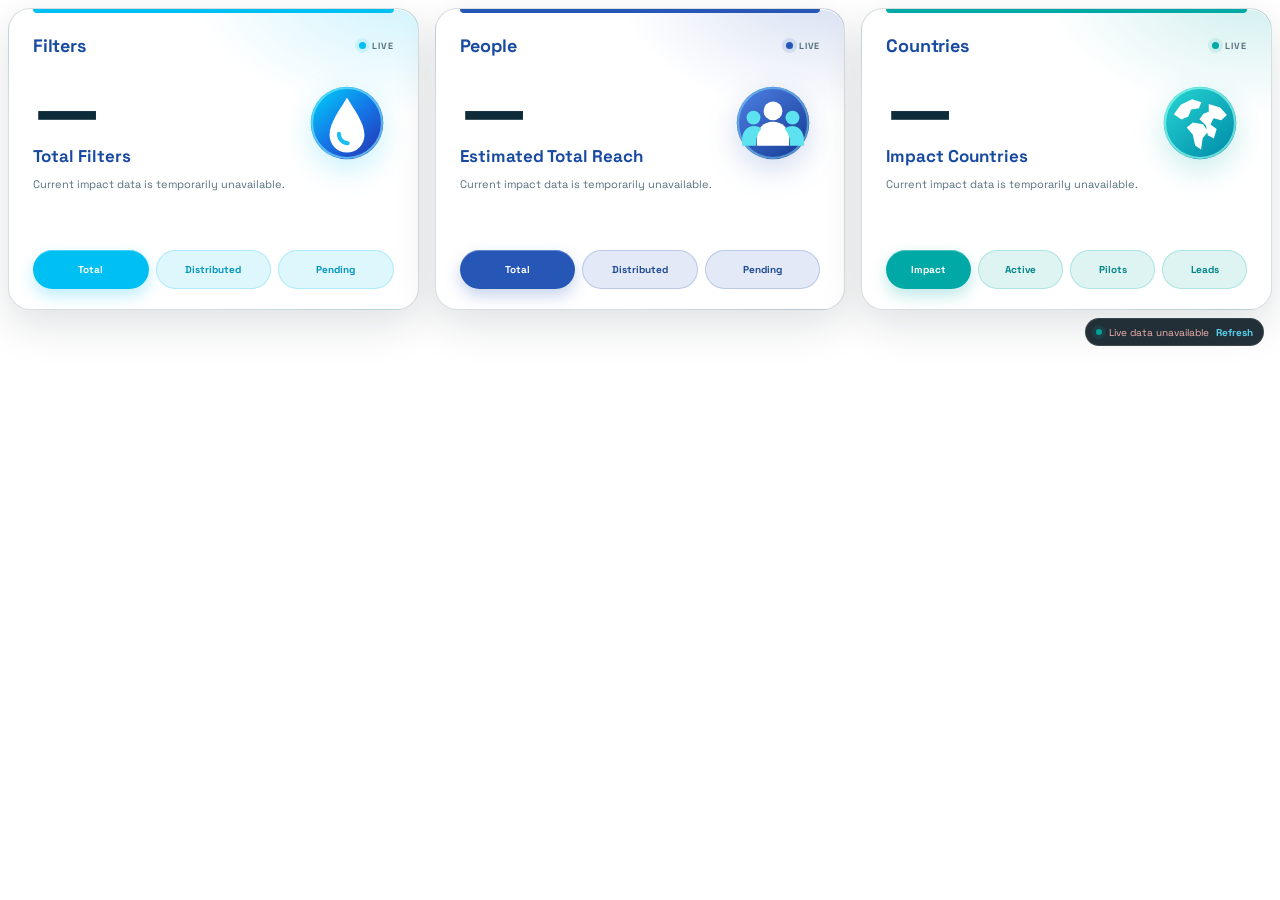
==== commit 673d83f5: "Polish live impact embed and page scrolling" ====
--- a/impact-summary.html
+++ b/impact-summary.html
@@ -3,38 +3,43 @@
 <head>
 <meta charset="utf-8">
 <meta name="viewport" content="width=device-width,initial-scale=1,viewport-fit=cover">
-<meta name="application-version" content="1.1.0">
+<meta name="application-version" content="1.3.1">
 <meta name="theme-color" content="#000000">
 <title>W.A.T.A. Live Impact Statistics</title>
 <link rel="preconnect" href="https://fonts.googleapis.com">
 <link href="https://fonts.googleapis.com/css2?family=Space+Grotesk:wght@400;500;600;700&display=swap" rel="stylesheet">
 <style>
-  :root{color-scheme:light;--ink:#112f3b;--muted:#5d7480;--line:rgba(17,47,59,.16);--cyan:#19b9e8;--teal:#18a98d;--gold:#f2ad28;--blue:#2553a6;--font:'Space Grotesk',system-ui,-apple-system,Segoe UI,sans-serif}
+  :root{color-scheme:light;--ink:#0d2b38;--muted:#56717d;--line:rgba(13,43,56,.16);--cyan:#00bff3;--teal:#00a9a5;--indigo:#2757b6;--blue:#174aa0;--font:'Space Grotesk',system-ui,-apple-system,Segoe UI,sans-serif}
   *{box-sizing:border-box}
   html,body{margin:0;width:100%;min-height:100%;background:transparent;color:var(--ink);font-family:var(--font)}
   button{font:inherit}
   .stats-shell{width:100%;max-width:1380px;margin:0 auto;padding:8px}
   .stats-grid{display:grid;grid-template-columns:repeat(3,minmax(0,1fr));gap:16px;align-items:stretch}
-  .stat-card{--accent:var(--cyan);position:relative;display:flex;min-width:0;min-height:294px;overflow:hidden;flex-direction:column;padding:25px 24px 20px;border:1px solid var(--line);border-radius:22px;background:radial-gradient(290px 180px at 92% -10%,color-mix(in srgb,var(--accent) 18%,transparent),transparent 65%),#fff;box-shadow:0 15px 42px rgba(5,29,39,.13),inset 0 1px rgba(255,255,255,.9)}
+  .stat-card{--accent:var(--cyan);position:relative;display:flex;min-width:0;min-height:302px;overflow:hidden;flex-direction:column;padding:25px 24px 20px;border:1px solid var(--line);border-radius:22px;background:radial-gradient(310px 190px at 96% -8%,color-mix(in srgb,var(--accent) 20%,transparent),transparent 68%),#fff;box-shadow:0 15px 42px rgba(5,29,39,.13),inset 0 1px rgba(255,255,255,.9)}
   .stat-card::before{content:"";position:absolute;top:0;left:24px;right:24px;height:4px;border-radius:0 0 5px 5px;background:var(--accent)}
-  .filters-card{--accent:var(--cyan)}.people-card{--accent:var(--teal)}.countries-card{--accent:var(--gold)}
+  .filters-card{--accent:var(--cyan)}.people-card{--accent:var(--indigo)}.countries-card{--accent:var(--teal)}
   .card-head{display:flex;align-items:center;justify-content:space-between;gap:12px}
-  .card-name{margin:0;color:var(--blue);font-size:12px;font-weight:700;letter-spacing:.15em;text-transform:uppercase}
+  .card-name{margin:0;color:var(--blue);font-size:18px;font-weight:700;letter-spacing:-.01em}
   .live{display:flex;align-items:center;gap:6px;color:var(--muted);font-size:9px;font-weight:700;letter-spacing:.1em;text-transform:uppercase}
-  .live-dot{width:7px;height:7px;border-radius:50%;background:var(--teal);box-shadow:0 0 0 4px rgba(24,169,141,.1)}
-  .value{margin:21px 0 5px;font-size:clamp(52px,6vw,82px);font-weight:700;line-height:.86;letter-spacing:-.065em;font-variant-numeric:tabular-nums}
+  .live-dot{width:7px;height:7px;border-radius:50%;background:var(--accent,var(--teal));box-shadow:0 0 0 4px color-mix(in srgb,var(--accent,var(--teal)) 12%,transparent)}
+  .stat-main{display:grid;grid-template-columns:minmax(0,1fr) 94px;align-items:center;gap:14px;margin:18px 0 0}
+  .value{margin:0 0 5px;font-size:clamp(52px,6vw,82px);font-weight:700;line-height:.86;letter-spacing:-.065em;font-variant-numeric:tabular-nums}
   .value-label{min-height:24px;margin:0;color:var(--blue);font-size:17px;font-weight:700;line-height:1.25}
+  .stat-icon{width:94px;height:94px;display:grid;place-items:center;filter:drop-shadow(0 10px 15px color-mix(in srgb,var(--accent) 22%,transparent))}
+  .stat-icon svg{width:86px;height:86px;overflow:visible}
   .value-note{min-height:38px;margin:7px 0 17px;color:var(--muted);font-size:11px;line-height:1.45}
-  .segments{display:grid;grid-template-columns:repeat(3,minmax(0,1fr));gap:4px;margin-top:auto;padding:4px;border:1px solid var(--line);border-radius:13px;background:#eef5f7}
+  .segments{display:grid;grid-template-columns:repeat(3,minmax(0,1fr));gap:7px;margin-top:auto}
   .countries-card .segments{grid-template-columns:repeat(4,minmax(0,1fr))}
-  .segment{min-width:0;min-height:42px;padding:7px 5px;border:1px solid transparent;border-radius:9px;background:transparent;color:var(--muted);font-size:10px;font-weight:700;cursor:pointer;white-space:nowrap}
-  .segment:hover,.segment:focus-visible{border-color:color-mix(in srgb,var(--accent) 55%,var(--line));color:var(--ink);outline:none}
-  .segment[aria-pressed="true"]{border-color:color-mix(in srgb,var(--accent) 68%,var(--line));background:#fff;color:var(--ink);box-shadow:0 3px 10px rgba(17,47,59,.09)}
+  .segment{min-width:0;min-height:39px;padding:7px 8px;border:0;border-radius:999px;background:color-mix(in srgb,var(--accent) 13%,#fff);color:color-mix(in srgb,var(--accent) 72%,var(--ink));font-size:10px;font-weight:700;cursor:pointer;white-space:nowrap;box-shadow:inset 0 0 0 1px color-mix(in srgb,var(--accent) 22%,transparent);transition:background .16s ease,color .16s ease,transform .16s ease,box-shadow .16s ease}
+  .segment:hover,.segment:focus-visible{background:color-mix(in srgb,var(--accent) 22%,#fff);color:var(--ink);outline:2px solid color-mix(in srgb,var(--accent) 45%,transparent);outline-offset:2px}
+  .segment[aria-pressed="true"]{background:var(--accent);color:#fff;box-shadow:0 7px 16px color-mix(in srgb,var(--accent) 26%,transparent),inset 0 1px rgba(255,255,255,.28)}
+  .segment[aria-pressed="true"]:hover,.segment[aria-pressed="true"]:focus-visible{background:color-mix(in srgb,var(--accent) 88%,#073048);color:#fff}
   .bar-status{display:flex;align-items:center;justify-content:flex-end;gap:7px;width:max-content;min-height:28px;margin:8px 8px 0 auto;padding:6px 10px;border:1px solid rgba(255,255,255,.12);border-radius:999px;background:rgba(6,21,30,.88);color:#dce8ec;font-size:10px}
   .bar-status .live-dot{width:6px;height:6px}.bar-status.error{color:#ffb9b6}.bar-status button{padding:0;border:0;background:transparent;color:#5dd7f5;font-size:10px;font-weight:700;cursor:pointer}
   .bar-status button:hover,.bar-status button:focus-visible{text-decoration:underline;outline:none}
-  @media (max-width:900px){.stats-grid{grid-template-columns:1fr}.stat-card{min-height:272px}.value{font-size:68px}}
-  @media (max-width:430px){.stats-shell{padding:6px}.stats-grid{gap:12px}.stat-card{min-height:266px;padding:23px 17px 17px;border-radius:18px}.stat-card::before{left:18px;right:18px}.segment{font-size:9px;padding-inline:3px}.value{font-size:62px}.value-label{font-size:16px}.bar-status{justify-content:center;margin-right:auto;text-align:center}}
+  @media (max-width:1100px) and (min-width:901px){.stat-main{grid-template-columns:minmax(0,1fr) 72px}.stat-icon{width:72px;height:72px}.stat-icon svg{width:68px;height:68px}.card-name{font-size:16px}}
+  @media (max-width:900px){.stats-grid{grid-template-columns:1fr}.stat-card{min-height:278px}.value{font-size:68px}}
+  @media (max-width:430px){.stats-shell{padding:6px}.stats-grid{gap:12px}.stat-card{min-height:274px;padding:22px 17px 17px;border-radius:18px}.stat-card::before{left:18px;right:18px}.card-name{font-size:17px}.stat-main{grid-template-columns:minmax(0,1fr) 74px;gap:10px;margin-top:16px}.stat-icon{width:74px;height:74px}.stat-icon svg{width:70px;height:70px}.segment{font-size:9px;padding-inline:3px}.value{font-size:62px}.value-label{font-size:16px}.bar-status{justify-content:center;margin-right:auto;text-align:center}}
   @media (prefers-reduced-motion:reduce){*{transition:none!important}}
 </style>
 </head>
@@ -43,32 +48,29 @@
   <div class="stats-grid">
     <section class="stat-card filters-card" aria-labelledby="filtersTitle">
       <div class="card-head"><h2 class="card-name" id="filtersTitle">Filters</h2><span class="live"><span class="live-dot" aria-hidden="true"></span>Live</span></div>
-      <div class="value" id="filterValue" aria-live="polite">—</div>
-      <p class="value-label" id="filterLabel">Total filters</p>
+      <div class="stat-main"><div><div class="value" id="filterValue" aria-live="polite">—</div><p class="value-label" id="filterLabel">Total Filters</p></div><div class="stat-icon" aria-hidden="true"><svg viewBox="0 0 64 64"><defs><linearGradient id="dropBadge" x1="11" y1="8" x2="53" y2="56" gradientUnits="userSpaceOnUse"><stop stop-color="#00c7f4"/><stop offset=".5" stop-color="#1478e8"/><stop offset="1" stop-color="#2439b8"/></linearGradient></defs><circle cx="32" cy="32" r="27" fill="url(#dropBadge)"/><circle cx="32" cy="32" r="26" fill="none" stroke="#7eeaff" stroke-opacity=".65" stroke-width="1.5"/><path d="M32 13c-4.6 8.1-13 18.4-13 28a13 13 0 0 0 26 0c0-9.6-8.4-19.9-13-28Z" fill="#fff"/><path d="M26 40c0 4 2.7 7 6.5 7" fill="none" stroke="#19bff1" stroke-width="3" stroke-linecap="round"/></svg></div></div>
       <p class="value-note" id="filterNote">Connecting to current impact data…</p>
       <div class="segments impact-segments" aria-label="Choose filter total">
         <button class="segment" type="button" data-impact="inventory" aria-pressed="true">Total</button>
         <button class="segment" type="button" data-impact="distributed" aria-pressed="false">Distributed</button>
-        <button class="segment" type="button" data-impact="ready" aria-pressed="false">Ready</button>
+        <button class="segment" type="button" data-impact="pending" aria-pressed="false">Pending</button>
       </div>
     </section>
 
     <section class="stat-card people-card" aria-labelledby="peopleTitle">
       <div class="card-head"><h2 class="card-name" id="peopleTitle">People</h2><span class="live"><span class="live-dot" aria-hidden="true"></span>Live</span></div>
-      <div class="value" id="peopleValue" aria-live="polite">—</div>
-      <p class="value-label" id="peopleLabel">Estimated total reach</p>
+      <div class="stat-main"><div><div class="value" id="peopleValue" aria-live="polite">—</div><p class="value-label" id="peopleLabel">Estimated Total Reach</p></div><div class="stat-icon" aria-hidden="true"><svg viewBox="0 0 64 64"><defs><linearGradient id="peopleBadge" x1="10" y1="8" x2="55" y2="57" gradientUnits="userSpaceOnUse"><stop stop-color="#4b7de0"/><stop offset="1" stop-color="#173b96"/></linearGradient></defs><circle cx="32" cy="32" r="27" fill="url(#peopleBadge)"/><circle cx="32" cy="32" r="26" fill="none" stroke="#83dfff" stroke-opacity=".5" stroke-width="1.5"/><circle cx="32" cy="23" r="7" fill="#fff"/><circle cx="17.5" cy="28" r="5.2" fill="#5de2ef"/><circle cx="46.5" cy="28" r="5.2" fill="#5de2ef"/><path d="M20 49v-5.5C20 35.8 25.2 31 32 31s12 4.8 12 12.5V49H20Z" fill="#fff"/><path d="M9 49v-4.2c0-6.2 3.5-10.5 9-10.5 2.1 0 4 .7 5.4 1.9-2.7 2.9-4 6.1-4 10.1V49H9Zm46 0H44.6v-2.7c0-4-1.3-7.2-4-10.1a8.6 8.6 0 0 1 5.4-1.9c5.5 0 9 4.3 9 10.5V49Z" fill="#5de2ef"/></svg></div></div>
       <p class="value-note" id="peopleNote">Changes with the selected filter total.</p>
       <div class="segments impact-segments" aria-label="Choose estimated impact basis">
         <button class="segment" type="button" data-impact="inventory" aria-pressed="true">Total</button>
         <button class="segment" type="button" data-impact="distributed" aria-pressed="false">Distributed</button>
-        <button class="segment" type="button" data-impact="ready" aria-pressed="false">Ready</button>
+        <button class="segment" type="button" data-impact="pending" aria-pressed="false">Pending</button>
       </div>
     </section>
 
     <section class="stat-card countries-card" aria-labelledby="countriesTitle">
       <div class="card-head"><h2 class="card-name" id="countriesTitle">Countries</h2><span class="live"><span class="live-dot" aria-hidden="true"></span>Live</span></div>
-      <div class="value" id="countryValue" aria-live="polite">—</div>
-      <p class="value-label" id="countryLabel">Impact countries</p>
+      <div class="stat-main"><div><div class="value" id="countryValue" aria-live="polite">—</div><p class="value-label" id="countryLabel">Impact Countries</p></div><div class="stat-icon" aria-hidden="true"><svg viewBox="0 0 64 64"><defs><linearGradient id="globeBadge" x1="9" y1="7" x2="55" y2="57" gradientUnits="userSpaceOnUse"><stop stop-color="#25d3d1"/><stop offset="1" stop-color="#008caa"/></linearGradient></defs><circle cx="32" cy="32" r="27" fill="url(#globeBadge)"/><circle cx="32" cy="32" r="26" fill="none" stroke="#9efff2" stroke-opacity=".65" stroke-width="1.5"/><path d="m12.5 25.5 5.2-7 8.5-4.1 6.8 2.2-1.8 4.5-5.8.8-2.1 5.2-5.1 2.3-5.7-3.9Zm14.2 6.2 7.5 1.2 3.8 5.4-4 5.1-1.2 8.4-4.4-3-1.8-8.2-4.5-5.3 4.6-3.6Zm11.8-13.9 8.5 2.6 5 5.7-4.2 3.8-5.7-1.5-2.3 4.7 4.6 3.3-2.1 7.1-4.5-2.4-1.4-7.4-4.8-4.4 3-4.2 3.9-1.5v-5.8Z" fill="#fff"/></svg></div></div>
       <p class="value-note" id="countryNote">Countries with active, pilot, or completed impact.</p>
       <div class="segments" id="countrySegments" aria-label="Choose country stage">
         <button class="segment" type="button" data-country="impact" aria-pressed="true">Impact</button>
@@ -85,12 +87,12 @@
 const DATA_URL='https://wata-map.cleanwataorg.workers.dev';
 const IMPACT_STAGES=['Active','Pilot','Done'];
 const IMPACT_COPY={
-  inventory:{filterLabel:'Total filters',filterNote:'Distributed filters plus known in-country inventory.',peopleLabel:'Estimated total reach',peopleNote:'Five people per total filter.'},
-  distributed:{filterLabel:'Filters distributed',filterNote:'Filters recorded as distributed through W.A.T.A. programs.',peopleLabel:'Estimated people reached',peopleNote:'Five people per distributed filter.'},
-  ready:{filterLabel:'Ready to distribute',filterNote:'Known reported inventory awaiting distribution.',peopleLabel:'Estimated future reach',peopleNote:'Five people per known ready-to-distribute filter.'}
+  inventory:{filterLabel:'Total Filters',filterNote:'Distributed plus reported pending filters.',peopleLabel:'Estimated Total Reach',peopleNote:'Five people per total filter.'},
+  distributed:{filterLabel:'Filters Distributed',filterNote:'Filters recorded as distributed through W.A.T.A. programs.',peopleLabel:'Estimated People Reached',peopleNote:'Five people per distributed filter.'},
+  pending:{filterLabel:'Filters Pending',filterNote:'Reported filters in country that have not yet been distributed.',peopleLabel:'Estimated Pending Reach',peopleNote:'Five people per reported pending filter.'}
 };
 const COUNTRY_COPY={
-  impact:['Impact countries','Active, pilot, or completed impact.'],active:['Active countries','Countries with an active W.A.T.A. program.'],pilot:['Pilot countries','Countries currently in the pilot stage.'],lead:['Country leads','Countries where a future program is being explored.']
+  impact:['Impact Countries','Active, pilot, or completed impact.'],active:['Active Countries','Countries with an active W.A.T.A. program.'],pilot:['Pilot Countries','Countries currently in the pilot stage.'],lead:['Country Leads','Countries where a future program is being explored.']
 };
 let payload=null,impactMode='inventory',countryMode='impact';
 const $=id=>document.getElementById(id),fmt=value=>value==null?'—':Math.round(value).toLocaleString('en-US');
@@ -99,15 +101,15 @@
   const countries=impactCountries();
   const distributed=countries.reduce((sum,country)=>sum+(Number.isFinite(country.filters)?country.filters:0),0);
   const inventory=countries.reduce((sum,country)=>sum+(country.potentialFilters==null?(Number.isFinite(country.filters)?country.filters:0):Math.max(country.potentialFilters,country.filters||0)),0);
-  const ready=countries.reduce((sum,country)=>sum+(country.potentialFilters==null?0:Math.max(country.potentialFilters-(country.filters||0),0)),0);
+  const pending=countries.reduce((sum,country)=>sum+(country.potentialFilters==null?0:Math.max(country.potentialFilters-(country.filters||0),0)),0);
   const inventoryCoverage=countries.filter(country=>country.potentialFilters!=null).length;
-  return{distributed,inventory,ready,inventoryCoverage,countryCount:countries.length};
+  return{distributed,inventory,pending,inventoryCoverage,countryCount:countries.length};
 }
 function renderImpact(){
   if(!payload)return;
   const totals=filterTotals(),filters=totals[impactMode],copy=IMPACT_COPY[impactMode];
-  $('filterValue').textContent=fmt(filters);$('filterLabel').textContent=copy.filterLabel;$('filterNote').textContent=impactMode==='ready'?`${copy.filterNote} ${totals.inventoryCoverage} of ${totals.countryCount} impact countries currently report inventory totals.`:copy.filterNote;
-  $('peopleValue').textContent=fmt(filters*5);$('peopleLabel').textContent=copy.peopleLabel;$('peopleNote').textContent=copy.peopleNote;
+  $('filterValue').textContent=fmt(filters);$('filterLabel').textContent=copy.filterLabel;$('filterNote').textContent=impactMode==='pending'?`${copy.filterNote} ${totals.inventoryCoverage} of ${totals.countryCount} impact countries currently report inventory totals.`:copy.filterNote;
+  $('peopleValue').textContent=`${fmt(filters*5)}+`;$('peopleLabel').textContent=copy.peopleLabel;$('peopleNote').textContent=copy.peopleNote;
   document.querySelectorAll('[data-impact]').forEach(button=>button.setAttribute('aria-pressed',String(button.dataset.impact===impactMode)));
 }
 function renderCountries(){
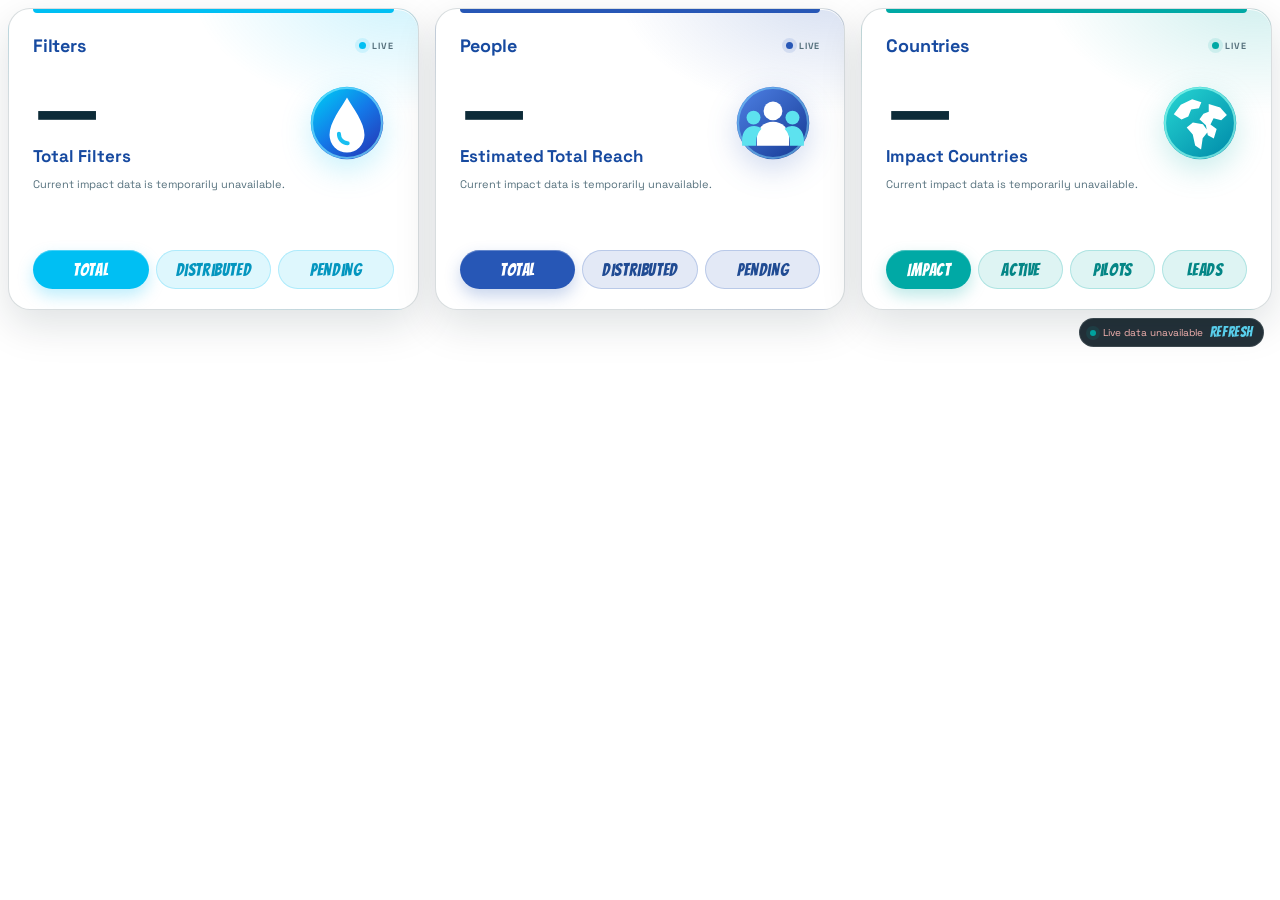
==== commit 06ef8f98: "Use Bangers for impact embed buttons" ====
--- a/impact-summary.html
+++ b/impact-summary.html
@@ -3,11 +3,11 @@
 <head>
 <meta charset="utf-8">
 <meta name="viewport" content="width=device-width,initial-scale=1,viewport-fit=cover">
-<meta name="application-version" content="1.3.1">
+<meta name="application-version" content="1.3.2">
 <meta name="theme-color" content="#000000">
 <title>W.A.T.A. Live Impact Statistics</title>
 <link rel="preconnect" href="https://fonts.googleapis.com">
-<link href="https://fonts.googleapis.com/css2?family=Space+Grotesk:wght@400;500;600;700&display=swap" rel="stylesheet">
+<link href="https://fonts.googleapis.com/css2?family=Bangers&family=Space+Grotesk:wght@400;500;600;700&display=swap" rel="stylesheet">
 <style>
   :root{color-scheme:light;--ink:#0d2b38;--muted:#56717d;--line:rgba(13,43,56,.16);--cyan:#00bff3;--teal:#00a9a5;--indigo:#2757b6;--blue:#174aa0;--font:'Space Grotesk',system-ui,-apple-system,Segoe UI,sans-serif}
   *{box-sizing:border-box}
@@ -40,6 +40,9 @@
   @media (max-width:1100px) and (min-width:901px){.stat-main{grid-template-columns:minmax(0,1fr) 72px}.stat-icon{width:72px;height:72px}.stat-icon svg{width:68px;height:68px}.card-name{font-size:16px}}
   @media (max-width:900px){.stats-grid{grid-template-columns:1fr}.stat-card{min-height:278px}.value{font-size:68px}}
   @media (max-width:430px){.stats-shell{padding:6px}.stats-grid{gap:12px}.stat-card{min-height:274px;padding:22px 17px 17px;border-radius:18px}.stat-card::before{left:18px;right:18px}.card-name{font-size:17px}.stat-main{grid-template-columns:minmax(0,1fr) 74px;gap:10px;margin-top:16px}.stat-icon{width:74px;height:74px}.stat-icon svg{width:70px;height:70px}.segment{font-size:9px;padding-inline:3px}.value{font-size:62px}.value-label{font-size:16px}.bar-status{justify-content:center;margin-right:auto;text-align:center}}
+  .segment,.bar-status button{font-family:'Bangers',cursive;font-weight:400;font-size:17px;letter-spacing:.6px}
+  .bar-status button{font-size:14px}
+  @media (max-width:430px){.segment{font-size:16px;letter-spacing:.35px}}
   @media (prefers-reduced-motion:reduce){*{transition:none!important}}
 </style>
 </head>
